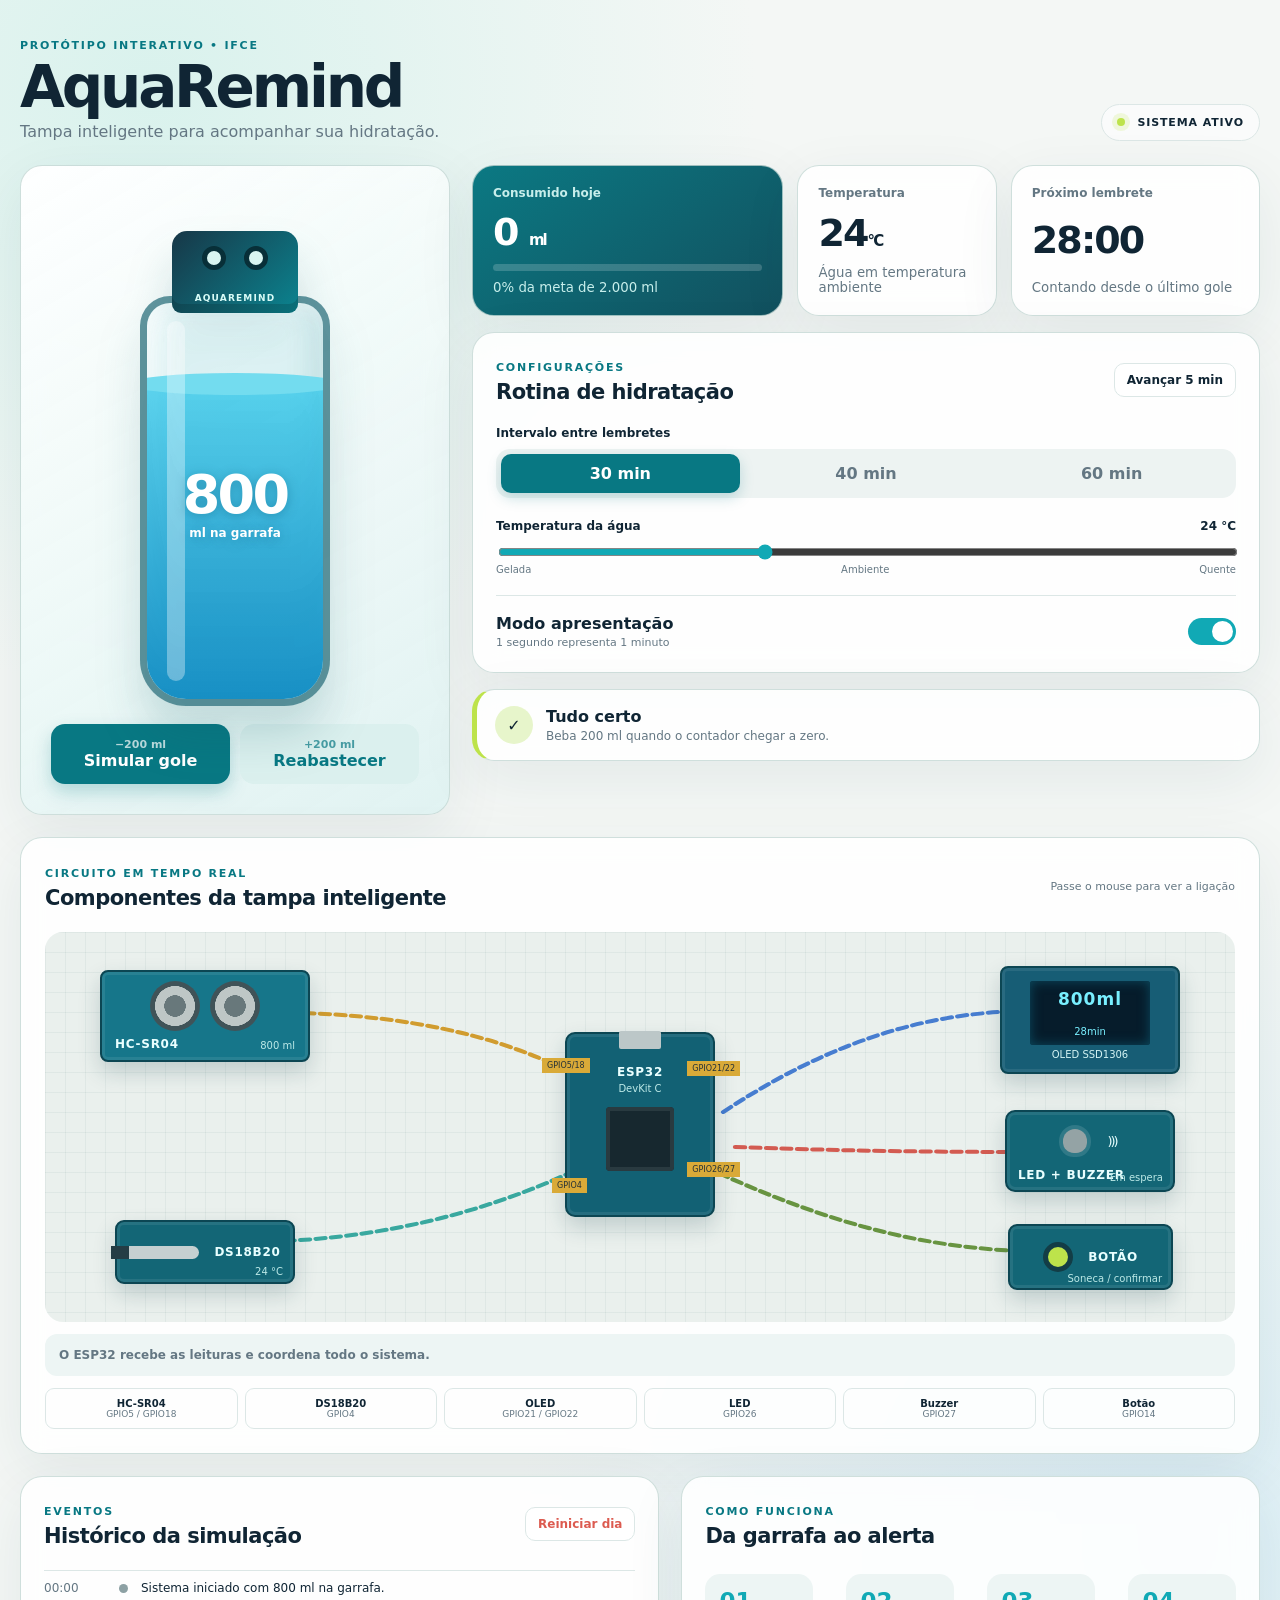
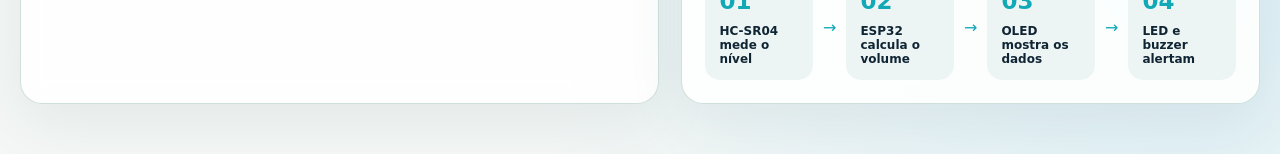
==== index.html @ efa20ab1 "feat: add interactive AquaRemind prototype" ====
<!doctype html>
<html lang="pt-BR">
<head>
  <meta charset="utf-8">
  <meta name="viewport" content="width=device-width, initial-scale=1">
  <title>AquaRemind — Simulador da Tampa Inteligente</title>
  <link rel="stylesheet" href="styles.css">
</head>
<body>
  <main class="app-shell">
    <header class="topbar">
      <div>
        <span class="eyebrow">PROTÓTIPO INTERATIVO • IFCE</span>
        <h1>AquaRemind</h1>
        <p>Tampa inteligente para acompanhar sua hidratação.</p>
      </div>
      <div class="system-status"><span class="pulse"></span> SISTEMA ATIVO</div>
    </header>

    <section class="hero-grid">
      <article class="bottle-card panel">
        <div class="bottle-scene" aria-label="Garrafa virtual">
          <div class="cap"><span></span><span></span></div>
          <div class="bottle">
            <div id="water" class="water"><div class="wave"></div></div>
            <div class="bottle-glare"></div>
            <div class="volume-readout"><strong id="current-volume">800</strong><small>ml na garrafa</small></div>
          </div>
        </div>
        <div class="bottle-actions">
          <button id="drink" class="primary"><span>−200 ml</span> Simular gole</button>
          <button id="refill" class="secondary"><span>+200 ml</span> Reabastecer</button>
        </div>
      </article>

      <section class="dashboard">
        <div class="metric-grid">
          <article class="metric panel accent">
            <span>Consumido hoje</span>
            <strong><b id="consumed">0</b> <small>ml</small></strong>
            <div class="progress"><i id="goal-progress"></i></div>
            <small id="goal-label">0% da meta de 2.000 ml</small>
          </article>
          <article class="metric panel">
            <span>Temperatura</span>
            <strong><b id="temperature">24</b><small>°C</small></strong>
            <small id="temperature-label">Água em temperatura ambiente</small>
          </article>
          <article class="metric panel countdown-card">
            <span>Próximo lembrete</span>
            <strong id="countdown">30:00</strong>
            <small id="timer-state">Contando desde o último gole</small>
          </article>
        </div>

        <article class="panel controls">
          <div class="section-heading">
            <div><span class="eyebrow">CONFIGURAÇÕES</span><h2>Rotina de hidratação</h2></div>
            <button id="advance" class="ghost">Avançar 5 min</button>
          </div>

          <label>Intervalo entre lembretes</label>
          <div class="segmented" role="group" aria-label="Intervalo">
            <button data-interval="30" class="active">30 min</button>
            <button data-interval="40">40 min</button>
            <button data-interval="60">60 min</button>
          </div>

          <div class="range-row">
            <label for="temp-range">Temperatura da água <b id="temp-value">24 °C</b></label>
            <input id="temp-range" type="range" min="4" max="60" value="24">
            <div class="range-labels"><span>Gelada</span><span>Ambiente</span><span>Quente</span></div>
          </div>

          <div class="switch-row">
            <div><strong>Modo apresentação</strong><small>1 segundo representa 1 minuto</small></div>
            <button id="speed-toggle" class="switch active" aria-pressed="true"><i></i></button>
          </div>
        </article>

        <article id="alert" class="alert panel" aria-live="polite">
          <div class="alert-icon">✓</div>
          <div><strong>Tudo certo</strong><span>Beba 200 ml quando o contador chegar a zero.</span></div>
          <button id="snooze">Adiar 10 min</button>
        </article>
      </section>
    </section>

    <section class="panel hardware-lab">
      <div class="section-heading">
        <div><span class="eyebrow">CIRCUITO EM TEMPO REAL</span><h2>Componentes da tampa inteligente</h2></div>
        <span class="hardware-hint">Passe o mouse para ver a ligação</span>
      </div>
      <div class="circuit-stage">
        <div class="component esp32" data-detail="ESP32 DevKit C — processa os sensores, controla o OLED e decide quando alertar.">
          <div class="usb-port"></div><b>ESP32</b><small>DevKit C</small><i class="chip"></i>
          <span class="pin p1">GPIO5/18</span><span class="pin p2">GPIO4</span><span class="pin p3">GPIO21/22</span><span class="pin p4">GPIO26/27</span>
        </div>
        <div class="component sonar" data-detail="HC-SR04 — mede a distância até a água e permite calcular o volume atual.">
          <span class="eye"></span><span class="eye"></span><b>HC-SR04</b><small id="hw-volume">800 ml</small>
        </div>
        <div class="component probe" data-detail="DS18B20 — sonda impermeável que mede a temperatura da água.">
          <i></i><b>DS18B20</b><small id="hw-temp">24 °C</small>
        </div>
        <div class="component oled" data-detail="OLED SSD1306 — mostra volume, temperatura, meta diária e próximo lembrete.">
          <div class="mini-screen"><b id="hw-oled-volume">800ml</b><span id="hw-oled-timer">30min</span></div><small>OLED SSD1306</small>
        </div>
        <div class="component actuator" data-detail="LED e buzzer — fazem o alerta visual e sonoro quando o contador chega a zero.">
          <i id="hw-led"></i><span class="speaker">)))</span><b>LED + BUZZER</b><small id="hw-alert">Em espera</small>
        </div>
        <div class="component button-part" data-detail="Botão — permite adiar o lembrete ou confirmar manualmente um gole.">
          <i></i><b>BOTÃO</b><small>Soneca / confirmar</small>
        </div>
        <svg class="wires" viewBox="0 0 1000 390" preserveAspectRatio="none" aria-hidden="true">
          <path class="wire sensor-wire" d="M500 185 C400 90 270 80 170 80"/><path class="wire temp-wire" d="M500 205 C390 280 280 310 165 310"/>
          <path class="wire screen-wire" d="M570 180 C690 85 785 75 860 80"/><path class="wire alert-wire" d="M580 215 C700 220 775 220 855 220"/>
          <path class="wire button-wire" d="M555 235 C690 310 775 320 860 320"/>
        </svg>
      </div>
      <div id="component-detail" class="component-detail">O ESP32 recebe as leituras e coordena todo o sistema.</div>
      <div class="pin-map">
        <span><b>HC-SR04</b> GPIO5 / GPIO18</span><span><b>DS18B20</b> GPIO4</span><span><b>OLED</b> GPIO21 / GPIO22</span><span><b>LED</b> GPIO26</span><span><b>Buzzer</b> GPIO27</span><span><b>Botão</b> GPIO14</span>
      </div>
    </section>

    <section class="lower-grid">
      <article class="panel timeline-card">
        <div class="section-heading"><div><span class="eyebrow">EVENTOS</span><h2>Histórico da simulação</h2></div><button id="reset" class="ghost danger">Reiniciar dia</button></div>
        <ol id="timeline" class="timeline"></ol>
      </article>
      <article class="panel logic-card">
        <span class="eyebrow">COMO FUNCIONA</span>
        <h2>Da garrafa ao alerta</h2>
        <div class="logic-flow">
          <div><b>01</b><span>HC-SR04 mede o nível</span></div><i>→</i>
          <div><b>02</b><span>ESP32 calcula o volume</span></div><i>→</i>
          <div><b>03</b><span>OLED mostra os dados</span></div><i>→</i>
          <div><b>04</b><span>LED e buzzer alertam</span></div>
        </div>
      </article>
    </section>
  </main>
  <script src="app.js"></script>
</body>
</html>
---- styles.css ----
:root {
  --ink: #102534;
  --muted: #647783;
  --aqua: #11a9b5;
  --aqua-dark: #087883;
  --water: #24b8e6;
  --lime: #bde34b;
  --paper: #f4f7f5;
  --panel: rgba(255,255,255,.88);
  --line: #dce7e6;
  --warning: #e99529;
  --danger: #dc5b50;
  font-family: Inter, ui-sans-serif, system-ui, -apple-system, BlinkMacSystemFont, "Segoe UI", sans-serif;
}
* { box-sizing: border-box; }
body { margin: 0; min-height: 100vh; color: var(--ink); background: radial-gradient(circle at 12% 5%, #d9f2ed 0, transparent 30%), radial-gradient(circle at 92% 88%, #dceff6 0, transparent 34%), var(--paper); }
button, input { font: inherit; }
button { cursor: pointer; }
.app-shell { width: min(1380px, calc(100% - 40px)); margin: 0 auto; padding: 34px 0 50px; }
.topbar { display: flex; align-items: flex-end; justify-content: space-between; margin-bottom: 24px; }
.eyebrow { color: var(--aqua-dark); font-size: 11px; font-weight: 800; letter-spacing: .16em; }
h1 { font-size: clamp(34px, 5vw, 58px); line-height: .92; margin: 8px 0; letter-spacing: -.055em; }
h2 { margin: 5px 0 0; font-size: 21px; letter-spacing: -.025em; }
p { color: var(--muted); margin: 0; }
.system-status { padding: 11px 15px; border: 1px solid var(--line); background: rgba(255,255,255,.6); border-radius: 100px; font-size: 11px; font-weight: 800; letter-spacing: .08em; }
.pulse { display: inline-block; width: 8px; height: 8px; margin-right: 8px; border-radius: 50%; background: var(--lime); box-shadow: 0 0 0 5px rgba(189,227,75,.18); }
.panel { background: var(--panel); border: 1px solid rgba(195,215,212,.8); border-radius: 22px; box-shadow: 0 18px 60px rgba(26,66,71,.08); backdrop-filter: blur(12px); }
.hero-grid { display: grid; grid-template-columns: 430px 1fr; gap: 22px; }
.bottle-card { min-height: 650px; padding: 30px; display: flex; flex-direction: column; align-items: center; justify-content: space-between; overflow: hidden; background: linear-gradient(150deg, rgba(255,255,255,.96), rgba(221,242,241,.86)); }
.bottle-scene { position: relative; width: 230px; height: 510px; display: flex; justify-content: center; align-items: flex-end; filter: drop-shadow(0 30px 22px rgba(11,87,99,.18)); }
.bottle { position: relative; width: 190px; height: 410px; border: 7px solid rgba(20,93,107,.65); border-radius: 30px 30px 46px 46px; overflow: hidden; background: rgba(220,248,250,.45); box-shadow: inset 12px 0 24px rgba(255,255,255,.65), inset -14px 0 24px rgba(14,104,121,.14); }
.cap { position: absolute; top: 35px; z-index: 4; width: 126px; height: 82px; border-radius: 15px 15px 9px 9px; background: linear-gradient(135deg, #173747, #0b8490); box-shadow: inset 0 -9px 0 rgba(0,0,0,.15); }
.cap::after { content: "AQUAREMIND"; position: absolute; left: 14px; right: 14px; bottom: 10px; text-align: center; color: #d8fbf7; font-size: 9px; font-weight: 800; letter-spacing: .13em; }
.cap span { position: absolute; top: 15px; width: 24px; height: 24px; background: #d9f5f1; border: 5px solid #082f38; border-radius: 50%; }
.cap span:first-child { left: 30px; }.cap span:last-child { right: 30px; }
.water { position: absolute; left: 0; right: 0; bottom: 0; height: 80%; background: linear-gradient(180deg, rgba(55,202,235,.8), #178fc4); transition: height .75s cubic-bezier(.2,.8,.2,1); }
.wave { position: absolute; top: -10px; left: -10%; width: 120%; height: 22px; border-radius: 50%; background: #73dcef; animation: wave 2.8s ease-in-out infinite; }
@keyframes wave { 50% { transform: translateX(8px) scaleY(.72); } }
.bottle-glare { position: absolute; inset: 18px auto 18px 20px; width: 18px; border-radius: 20px; background: rgba(255,255,255,.34); z-index: 2; }
.volume-readout { position: absolute; z-index: 3; inset: 0; display: grid; place-content: center; text-align: center; color: white; text-shadow: 0 2px 12px rgba(0,80,110,.35); }
.volume-readout strong { font-size: 54px; letter-spacing: -.05em; }.volume-readout small { font-size: 12px; font-weight: 700; }
.bottle-actions { width: 100%; display: grid; grid-template-columns: 1fr 1fr; gap: 10px; }
.bottle-actions button { border: 0; border-radius: 14px; padding: 14px 10px; font-weight: 750; }
.bottle-actions span { display: block; font-size: 11px; opacity: .7; }
.primary { color: white; background: var(--aqua-dark); box-shadow: 0 8px 18px rgba(8,120,131,.25); }.secondary { color: var(--aqua-dark); background: #dbf0ee; }
.dashboard { display: grid; align-content: start; gap: 16px; }
.metric-grid { display: grid; grid-template-columns: 1.25fr .8fr 1fr; gap: 14px; }
.metric { min-height: 151px; padding: 20px; display: flex; flex-direction: column; justify-content: space-between; }
.metric > span { color: var(--muted); font-size: 12px; font-weight: 700; }.metric strong { font-size: 38px; letter-spacing: -.05em; }.metric strong small { font-size: 15px; }.metric > small { color: var(--muted); }
.metric.accent { background: linear-gradient(145deg, #0b7983, #12505e); color: white; }.metric.accent > span,.metric.accent > small { color: #c7eeeb; }
.progress { height: 7px; overflow: hidden; border-radius: 20px; background: rgba(255,255,255,.18); }.progress i { display: block; height: 100%; width: 0; background: var(--lime); transition: width .5s; }
.controls { padding: 23px; }.section-heading { display: flex; justify-content: space-between; align-items: center; margin-bottom: 22px; }
.ghost { border: 1px solid var(--line); background: white; padding: 9px 12px; border-radius: 10px; color: var(--ink); font-weight: 700; font-size: 12px; }.ghost.danger { color: var(--danger); }
.controls > label,.range-row label { display: block; margin-bottom: 9px; font-size: 12px; font-weight: 800; }
.segmented { display: grid; grid-template-columns: repeat(3,1fr); gap: 7px; padding: 5px; border-radius: 14px; background: #edf3f2; }.segmented button { border: 0; background: transparent; border-radius: 10px; padding: 10px; color: var(--muted); font-weight: 750; }.segmented button.active { color: white; background: var(--aqua-dark); box-shadow: 0 5px 14px rgba(8,120,131,.22); }
.range-row { margin-top: 21px; }.range-row label { display: flex; justify-content: space-between; }.range-row input { width: 100%; accent-color: var(--aqua); }.range-labels { display: flex; justify-content: space-between; color: var(--muted); font-size: 10px; }
.switch-row { display: flex; justify-content: space-between; align-items: center; margin-top: 20px; padding-top: 18px; border-top: 1px solid var(--line); }.switch-row strong,.switch-row small { display: block; }.switch-row small { color: var(--muted); font-size: 11px; margin-top: 3px; }
.switch { width: 48px; height: 27px; border: 0; border-radius: 40px; padding: 3px; background: #c7d2d2; }.switch i { display: block; width: 21px; height: 21px; border-radius: 50%; background: white; transition: transform .2s; }.switch.active { background: var(--aqua); }.switch.active i { transform: translateX(21px); }
.alert { padding: 16px 18px; display: grid; grid-template-columns: auto 1fr auto; align-items: center; gap: 13px; border-left: 5px solid var(--lime); transition: .25s; }.alert.warning { border-left-color: var(--warning); background: #fff7e9; animation: alertPulse 1s ease-in-out infinite alternate; }.alert.danger { border-left-color: var(--danger); background: #fff0ef; }.alert-icon { width: 38px; height: 38px; display: grid; place-items: center; border-radius: 50%; background: #e7f5cb; font-weight: 900; }.alert strong,.alert span { display: block; }.alert span { margin-top: 3px; color: var(--muted); font-size: 12px; }.alert button { visibility: hidden; border: 0; border-radius: 10px; padding: 9px 12px; background: var(--ink); color: white; font-size: 12px; font-weight: 700; }.alert.warning button { visibility: visible; }
@keyframes alertPulse { to { box-shadow: 0 18px 55px rgba(233,149,41,.18); } }
.lower-grid { display: grid; grid-template-columns: 1.05fr .95fr; gap: 22px; margin-top: 22px; }.timeline-card,.logic-card { padding: 23px; }
.hardware-lab { margin-top: 22px; padding: 24px; overflow: hidden; }.hardware-hint { color: var(--muted); font-size: 11px; }
.circuit-stage { position: relative; min-height: 390px; border-radius: 18px; overflow: hidden; background-color: #eaf0ed; background-image: linear-gradient(rgba(31,86,89,.055) 1px, transparent 1px), linear-gradient(90deg, rgba(31,86,89,.055) 1px, transparent 1px); background-size: 20px 20px; }
.component { position: absolute; z-index: 2; display: flex; flex-direction: column; align-items: center; justify-content: center; color: #e9ffff; background: #136676; border: 2px solid #0c4653; box-shadow: 0 10px 22px rgba(18,67,73,.2), inset 0 0 0 3px rgba(255,255,255,.08); transition: transform .2s, box-shadow .2s; cursor: help; }.component:hover { transform: translateY(-4px); box-shadow: 0 16px 28px rgba(18,67,73,.28), 0 0 0 4px rgba(17,169,181,.15); }.component b { font-size: 12px; letter-spacing: .06em; }.component small { margin-top: 4px; color: #bce9e7; font-size: 10px; }
.esp32 { left: calc(50% - 75px); top: 100px; width: 150px; height: 185px; border-radius: 10px; background: #126174; }.esp32 .chip { width: 68px; height: 64px; margin: 13px 0; border-radius: 4px; background: #17282f; box-shadow: inset 0 0 0 4px #293a40; }.usb-port { position: absolute; top: -3px; width: 42px; height: 18px; border-radius: 2px; background: #bcc7c8; }.pin { position: absolute; padding: 3px 5px; background: #d9aa38; color: #243137; font-size: 8px; font-style: normal; }.p1 { left: -25px; top: 24px; }.p2 { left: -15px; bottom: 22px; }.p3 { right: -27px; top: 27px; }.p4 { right: -27px; bottom: 38px; }
.sonar { left: 55px; top: 38px; width: 210px; height: 92px; border-radius: 8px; background: #16768a; flex-direction: row; gap: 10px; padding-bottom: 20px; }.sonar .eye { width: 50px; height: 50px; border-radius: 50%; background: radial-gradient(circle, #68787b 0 30%, #bec7c6 31% 56%, #405358 57%); }.sonar b { position: absolute; bottom: 9px; left: 13px; }.sonar small { position: absolute; right: 13px; bottom: 9px; }
.probe { left: 70px; bottom: 38px; width: 180px; height: 64px; border-radius: 9px; flex-direction: row; gap: 15px; }.probe i { width: 70px; height: 13px; border-radius: 0 20px 20px 0; background: #c5d0d1; box-shadow: -18px 0 0 #253d45; }.probe small { position: absolute; right: 10px; bottom: 5px; }
.oled { right: 55px; top: 34px; width: 180px; height: 108px; border-radius: 8px; background: #175d75; }.mini-screen { width: 120px; height: 64px; display: grid; place-items: center; border-radius: 3px; background: #061c2b; color: #78efff; box-shadow: inset 0 0 12px #0b4b60; }.mini-screen b { font-size: 17px; }.mini-screen span { font-size: 10px; }.oled > small { color: #d4f4f4; }
.actuator { right: 60px; top: 178px; width: 170px; height: 82px; border-radius: 10px; flex-direction: row; gap: 20px; padding-bottom: 20px; }.actuator i { width: 24px; height: 24px; border-radius: 50% 50% 45% 45%; background: #94a3a5; box-shadow: 0 0 0 4px rgba(255,255,255,.12); }.actuator i.on { background: #bde34b; box-shadow: 0 0 18px 7px rgba(189,227,75,.65); }.speaker { font-size: 13px; letter-spacing: -2px; }.actuator b { position: absolute; bottom: 8px; left: 11px; }.actuator small { position: absolute; bottom: 7px; right: 10px; }
.button-part { right: 62px; bottom: 32px; width: 165px; height: 66px; border-radius: 9px; flex-direction: row; gap: 15px; }.button-part i { width: 30px; height: 30px; border: 5px solid #133d46; border-radius: 50%; background: #bde34b; }.button-part small { position: absolute; bottom: 4px; right: 9px; }
.wires { position: absolute; z-index: 1; inset: 0; width: 100%; height: 100%; pointer-events: none; }.wire { fill: none; stroke: #d19c2f; stroke-width: 4; stroke-linecap: round; stroke-dasharray: 8 5; animation: signal 1.2s linear infinite; }.temp-wire { stroke: #39a89f; }.screen-wire { stroke: #477dd0; }.alert-wire { stroke: #d35b51; }.button-wire { stroke: #689441; }@keyframes signal { to { stroke-dashoffset: -26; } }
.component-detail { margin: 12px 0; min-height: 42px; display: flex; align-items: center; padding: 10px 14px; border-radius: 12px; background: #edf5f4; color: var(--muted); font-size: 12px; font-weight: 650; }.pin-map { display: grid; grid-template-columns: repeat(6,1fr); gap: 7px; }.pin-map span { padding: 9px; text-align: center; border: 1px solid var(--line); border-radius: 9px; color: var(--muted); font-size: 9px; }.pin-map b { display: block; color: var(--ink); font-size: 10px; }
.timeline { list-style: none; padding: 0; margin: 0; max-height: 190px; overflow: auto; }.timeline li { display: grid; grid-template-columns: 65px 12px 1fr; align-items: center; gap: 10px; padding: 10px 0; border-top: 1px solid var(--line); font-size: 12px; }.timeline time { color: var(--muted); font-variant-numeric: tabular-nums; }.timeline i { width: 9px; height: 9px; border-radius: 50%; background: var(--aqua); }
.logic-flow { display: grid; grid-template-columns: 1fr auto 1fr auto 1fr auto 1fr; gap: 10px; align-items: center; margin-top: 26px; }.logic-flow div { min-height: 100px; padding: 14px; border-radius: 15px; background: #edf5f4; }.logic-flow b { display: block; color: var(--aqua); font-size: 23px; }.logic-flow span { display: block; margin-top: 10px; font-size: 12px; font-weight: 700; }.logic-flow > i { color: var(--aqua); font-style: normal; }
@media (max-width: 980px) { .hero-grid { grid-template-columns: 1fr; }.bottle-card { min-height: 600px; }.metric-grid { grid-template-columns: 1fr 1fr; }.metric-grid .accent { grid-column: span 2; }.lower-grid { grid-template-columns: 1fr; }.pin-map { grid-template-columns: repeat(3,1fr); }.circuit-stage { transform-origin: top left; } }
@media (max-width: 620px) { .app-shell { width: min(100% - 20px, 1380px); padding-top: 20px; }.topbar { align-items: flex-start; }.system-status { display: none; }.metric-grid { grid-template-columns: 1fr; }.metric-grid .accent { grid-column: auto; }.logic-flow { grid-template-columns: 1fr; }.logic-flow > i { transform: rotate(90deg); text-align: center; }.bottle-card { padding: 18px; }.bottle-actions { grid-template-columns: 1fr; }.hardware-lab { padding: 14px; }.circuit-stage { min-height: 650px; }.esp32 { left: calc(50% - 75px); top: 230px; }.sonar { left: calc(50% - 105px); top: 35px; }.probe { left: calc(50% - 90px); bottom: 30px; }.oled { right: calc(50% - 90px); top: 430px; }.actuator { right: auto; left: 8px; top: 335px; width: 135px; }.button-part { right: 8px; top: 335px; width: 135px; }.wires { display: none; }.pin-map { grid-template-columns: repeat(2,1fr); }.hardware-hint { display:none; } }
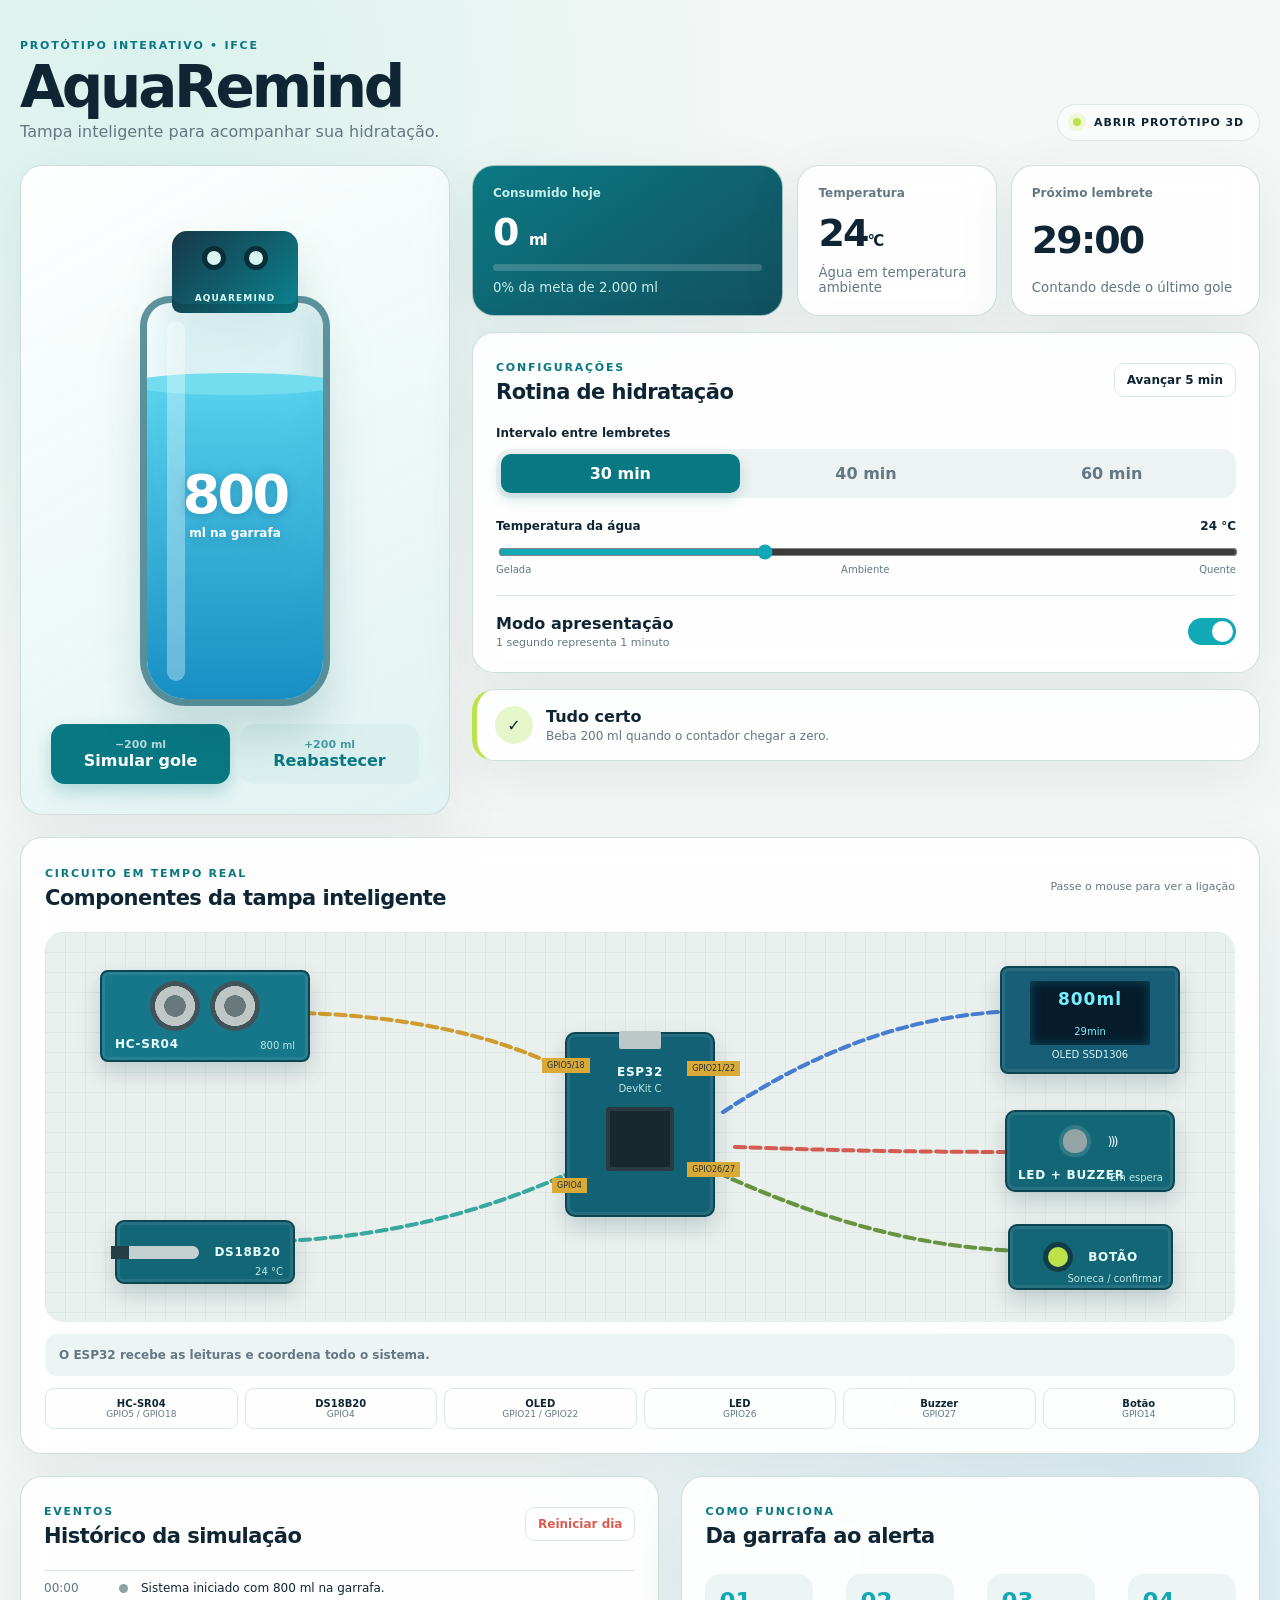
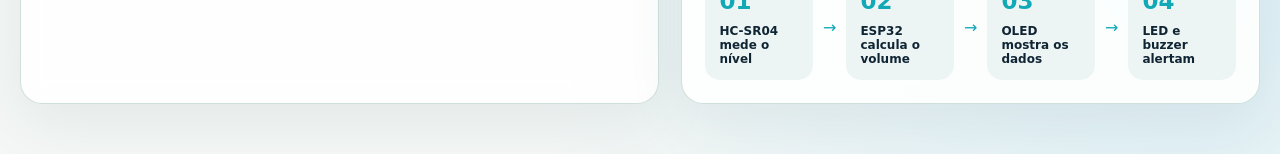
==== commit 0e8bb540: "feat: add operational 3D web prototype of the smart cap Run a JavaScript port of the firmware state " ====
--- a/index.html
+++ b/index.html
@@ -14,7 +14,7 @@
         <h1>AquaRemind</h1>
         <p>Tampa inteligente para acompanhar sua hidratação.</p>
       </div>
-      <div class="system-status"><span class="pulse"></span> SISTEMA ATIVO</div>
+      <a class="system-status" href="3d/" style="text-decoration:none;color:inherit"><span class="pulse"></span> ABRIR PROTÓTIPO 3D</a>
     </header>
 
     <section class="hero-grid">
